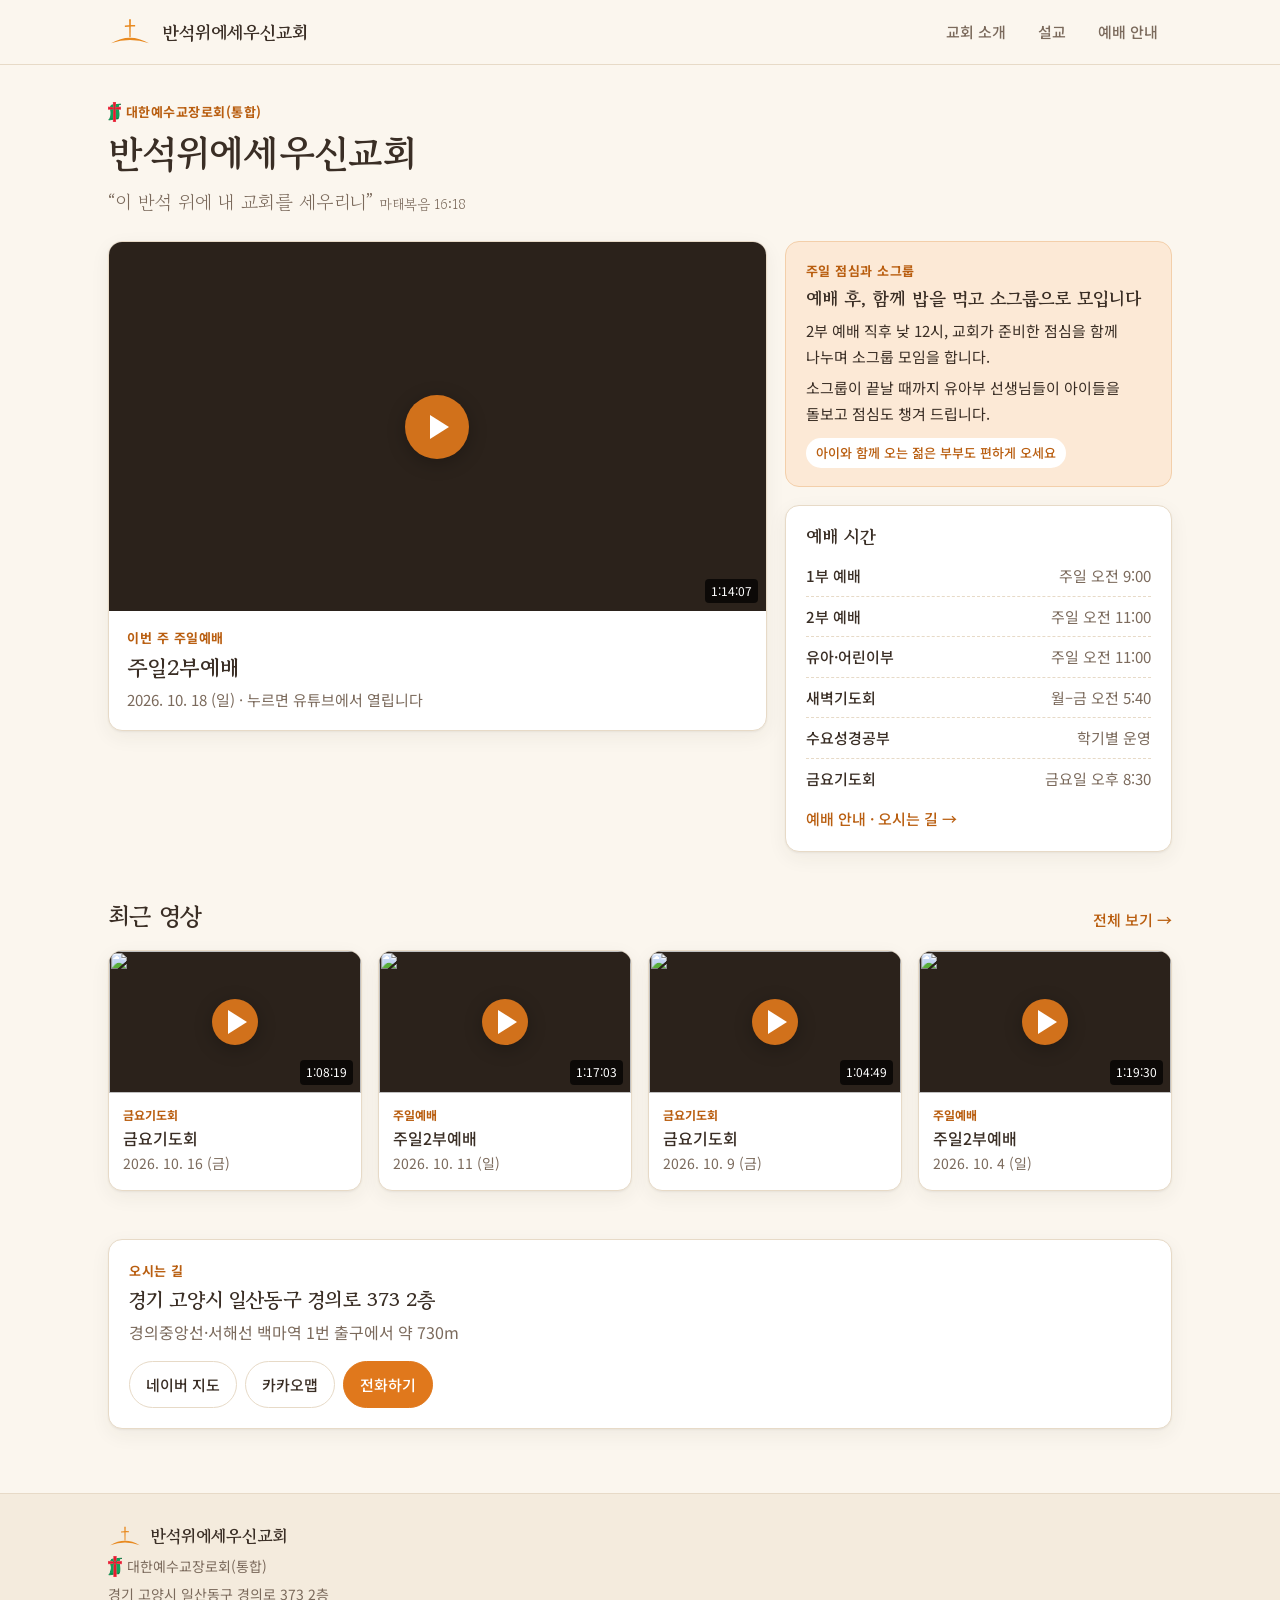
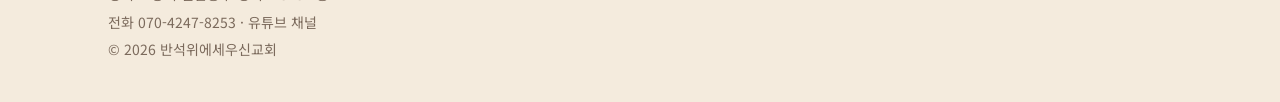
==== index.html @ d5d53cd8 "반석위에세우신교회 홈페이지 첫 버전 - 홈·교회 소개·설교·예배 안내 4페이지 (순수 HTML/CSS/JS) - 교회 정보 data/church.json, 설교 681개 data/" ====
<!doctype html>
<html lang="ko">
<head>
<meta charset="utf-8">
<meta name="viewport" content="width=device-width, initial-scale=1">
<title>반석위에세우신교회</title>
<meta name="description" content="반석위에세우신교회 — 경기 고양시 일산동구 경의로 373 2층. 주일예배 오전 9시·11시. 설교 영상과 예배 안내.">
<meta property="og:title" content="반석위에세우신교회">
<meta property="og:description" content="이 반석 위에 내 교회를 세우리니 (마태복음 16:18)">
<link rel="icon" href="assets/img/logo.svg" type="image/svg+xml">
<link rel="preconnect" href="https://fonts.googleapis.com">
<link rel="preconnect" href="https://fonts.gstatic.com" crossorigin>
<link href="https://fonts.googleapis.com/css2?family=Gowun+Batang:wght@400;700&family=Noto+Sans+KR:wght@400;500;700&display=swap" rel="stylesheet">
<link rel="stylesheet" href="assets/css/style.css">
</head>
<body data-page="home">
<header id="site-header" class="site-header"><div class="wrap"></div></header>
<main>
<div class="wrap">
  <section class="hero">
    <div class="hero-intro">
      <div class="eyebrow" id="denomination"></div>
      <h1 id="church-name">반석위에세우신교회</h1>
      <p class="motto" id="motto"></p>
    </div>
    <div class="hero-grid">
      <a class="card feature" id="feature" href="sermons.html" target="_blank" rel="noopener">
        <div class="thumb skeleton"></div><div class="meta"><div class="eyebrow">이번 주 설교</div><h2>불러오는 중…</h2></div>
      </a>
      <div class="side-stack">
        <div class="highlight" id="highlight"></div>
        <div class="card times" id="times"></div>
      </div>
    </div>
  </section>

  <section class="section">
    <div class="section-head"><h2>최근 영상</h2><a class="more" href="sermons.html">전체 보기 →</a></div>
    <div class="grid" id="recent"></div>
  </section>

  <section class="section">
    <div class="card" id="visit-short" style="padding:20px"></div>
  </section>
</div>
</main>
<footer id="site-footer"></footer>
<script src="assets/js/site.js"></script>
</body>
</html>
---- assets/css/style.css ----
/* 반석위에세우신교회 홈페이지 스타일
   색을 바꾸고 싶으면 아래 :root 의 값만 고치면 사이트 전체에 반영됩니다. */
:root {
  --bg: #FBF6EE;          /* 바탕: 따뜻한 크림색 */
  --surface: #FFFFFF;     /* 카드 바탕 */
  --surface-2: #F4EBDD;   /* 옅은 베이지 구역 */
  --ink: #3A2E25;         /* 본문 글자: 짙은 갈색 */
  --muted: #7B6A5C;       /* 보조 글자 */
  --line: #E7DAC7;        /* 구분선 */
  --accent: #E0781C;      /* 교회 주황 (심볼 색) */
  --accent-strong: #B95E10;
  --accent-soft: #FCE9D6;
  --radius: 14px;
  --shadow: 0 1px 2px rgba(58, 46, 37, .06), 0 6px 20px rgba(58, 46, 37, .06);
  --font-body: "Noto Sans KR", system-ui, -apple-system, "Malgun Gothic", sans-serif;
  --font-head: "Gowun Batang", "Noto Serif KR", serif;
}

* { box-sizing: border-box; }
html { -webkit-text-size-adjust: 100%; }
body {
  margin: 0;
  background: var(--bg);
  color: var(--ink);
  font-family: var(--font-body);
  font-size: 16px;
  line-height: 1.7;
  word-break: keep-all;
}
img { max-width: 100%; display: block; }
a { color: inherit; }
h1, h2, h3 { font-family: var(--font-head); line-height: 1.35; margin: 0; font-weight: 700; }

.wrap { width: 100%; max-width: 1120px; margin: 0 auto; padding: 0 16px; }
@media (min-width: 768px) { .wrap { padding: 0 28px; } }

/* ---- 머리글 ---- */
.site-header {
  position: sticky; top: 0; z-index: 20;
  background: rgba(251, 246, 238, .92);
  backdrop-filter: blur(8px);
  border-bottom: 1px solid var(--line);
}
.site-header .wrap { display: flex; align-items: center; justify-content: space-between; height: 64px; }
.brand { display: flex; align-items: center; gap: 10px; text-decoration: none; }
.brand img { width: 44px; height: auto; }
.brand span { font-family: var(--font-head); font-weight: 700; font-size: 18px; }
.nav { display: flex; gap: 4px; }
.nav a {
  text-decoration: none; padding: 8px 14px; border-radius: 999px;
  color: var(--muted); font-weight: 500; font-size: 15px;
}
.nav a:hover { color: var(--ink); background: var(--surface-2); }
.nav a[aria-current="page"] { color: var(--accent-strong); background: var(--accent-soft); }
.menu-btn { display: none; background: none; border: 0; padding: 8px; cursor: pointer; color: var(--ink); }
@media (max-width: 720px) {
  .menu-btn { display: block; }
  .nav {
    display: none; position: absolute; left: 0; right: 0; top: 64px;
    flex-direction: column; padding: 8px 16px 16px; background: var(--bg);
    border-bottom: 1px solid var(--line);
  }
  .nav.open { display: flex; }
  .nav a { padding: 12px 14px; font-size: 16px; }
}

/* ---- 공통 구역 ---- */
main { padding-bottom: 56px; }
.section { padding: 40px 0 8px; }
.section-head { display: flex; align-items: baseline; justify-content: space-between; gap: 12px; margin-bottom: 18px; }
.section-head h2 { font-size: 24px; }
.more { color: var(--accent-strong); text-decoration: none; font-weight: 500; font-size: 15px; white-space: nowrap; }
.more:hover { text-decoration: underline; }
.page-title { padding: 40px 0 8px; }
.page-title h1 { font-size: 30px; }
.page-title p { color: var(--muted); margin: 6px 0 0; }
.card { background: var(--surface); border: 1px solid var(--line); border-radius: var(--radius); box-shadow: var(--shadow); }
.denom { white-space: nowrap; }
.denom-mark { height: 1.5em; width: auto; display: inline-block; vertical-align: -0.35em; margin-right: 5px; }
.eyebrow { font-size: 13px; font-weight: 700; letter-spacing: .04em; color: var(--accent-strong); }
.btn {
  display: inline-flex; align-items: center; gap: 6px; text-decoration: none;
  padding: 10px 16px; border-radius: 999px; font-weight: 500; font-size: 15px;
  border: 1px solid var(--line); background: var(--surface); color: var(--ink);
}
.btn:hover { border-color: var(--accent); color: var(--accent-strong); }
.btn.primary { background: var(--accent); border-color: var(--accent); color: #fff; }
.btn.primary:hover { background: var(--accent-strong); color: #fff; }
.btn-row { display: flex; flex-wrap: wrap; gap: 8px; }

/* ---- 홈: 첫 화면 ---- */
.hero { padding: 36px 0 8px; }
.hero-intro { margin-bottom: 22px; }
.hero-intro h1 { font-size: 30px; margin-top: 4px; }
.motto { margin: 8px 0 0; color: var(--muted); font-family: var(--font-head); font-size: 17px; }
.motto cite { font-style: normal; font-size: 14px; margin-left: 6px; }
@media (min-width: 768px) { .hero-intro h1 { font-size: 38px; } .motto { font-size: 19px; } }

.hero-grid { display: grid; gap: 18px; }
@media (min-width: 900px) { .hero-grid { grid-template-columns: 1.7fr 1fr; align-items: start; } }
.side-stack { display: grid; gap: 18px; }

/* 이번 주 설교(큰 카드) */
.feature { overflow: hidden; text-decoration: none; display: block; }
.feature .thumb { aspect-ratio: 16 / 9; }
.feature .meta { padding: 16px 18px 18px; }
.feature .meta h2 { font-size: 22px; margin-top: 4px; }
.feature .meta p { margin: 4px 0 0; color: var(--muted); font-size: 15px; }

/* 썸네일 + 재생 버튼 */
.thumb { position: relative; background: #2b221b; overflow: hidden; }
.thumb img { width: 100%; height: 100%; object-fit: cover; transition: transform .3s; }
a:hover .thumb img { transform: scale(1.03); }
.play {
  position: absolute; inset: 0; margin: auto; width: 64px; height: 64px; border-radius: 50%;
  background: rgba(224, 120, 28, .92); display: grid; place-items: center;
  box-shadow: 0 4px 18px rgba(0, 0, 0, .25);
}
.play::after { content: ""; margin-left: 5px; border-style: solid; border-width: 12px 0 12px 19px; border-color: transparent transparent transparent #fff; }
.badge {
  position: absolute; right: 8px; bottom: 8px; background: rgba(0, 0, 0, .72); color: #fff;
  font-size: 12px; padding: 2px 6px; border-radius: 4px;
}
.badge.live { left: 8px; right: auto; top: 8px; bottom: auto; background: #D62F2F; font-weight: 700; }

/* 포스터형 썸네일 (cardStyle: "poster") */
.poster {
  position: absolute; inset: 0; display: flex; flex-direction: column; justify-content: center;
  padding: 7% 8%; color: #fff;
  background: linear-gradient(135deg, #E98A33 0%, #C9631A 100%);
}
.poster .p-cat { font-size: clamp(11px, 2.4cqw, 15px); opacity: .9; font-weight: 700; }
.poster .p-date { font-family: var(--font-head); font-size: clamp(22px, 9cqw, 54px); font-weight: 700; line-height: 1.1; }
.poster .p-title { font-size: clamp(12px, 3.2cqw, 20px); font-weight: 500; margin-top: 4px; max-width: 58%; }
.thumb .poster .p-logo { position: absolute; right: 6%; bottom: 10%; width: 22%; height: auto; opacity: .95; filter: brightness(0) invert(1); transform: none; }
.thumb .poster .p-face { position: absolute; right: 0; bottom: 0; height: 100%; width: 42%; object-fit: cover; object-position: top; transform: none; }
.thumb { container-type: inline-size; }

/* 예배 시간 요약 */
.times { padding: 18px 20px; }
.times h3 { font-size: 18px; margin-bottom: 8px; }
.time-row { display: flex; justify-content: space-between; gap: 10px; padding: 7px 0; border-bottom: 1px dashed var(--line); font-size: 15px; }
.time-row:last-of-type { border-bottom: 0; }
.time-row b { font-weight: 500; }
.time-row span { color: var(--muted); white-space: nowrap; }
.times .more { display: inline-block; margin-top: 8px; }

/* 점심·소그룹 안내 (홈 한 구석) */
.highlight {
  padding: 18px 20px; background: var(--accent-soft); border: 1px solid #F3CFAA;
  border-radius: var(--radius);
}
.highlight h3 { font-size: 18px; margin: 4px 0 8px; }
.highlight p { margin: 0 0 6px; font-size: 15px; }
.highlight .tag {
  display: inline-block; margin-top: 6px; font-size: 13px; font-weight: 500;
  background: #fff; color: var(--accent-strong); padding: 4px 10px; border-radius: 999px;
}

/* ---- 설교 카드 격자 ---- */
.grid { display: grid; gap: 16px; grid-template-columns: repeat(auto-fill, minmax(240px, 1fr)); }
.s-card { text-decoration: none; overflow: hidden; display: flex; flex-direction: column; }
.s-card .thumb { aspect-ratio: 16 / 9; }
.s-card .meta { padding: 12px 14px 14px; }
.s-card .cat { font-size: 12px; font-weight: 700; color: var(--accent-strong); }
.s-card h3 { font-family: var(--font-body); font-size: 16px; font-weight: 500; margin: 2px 0 0; line-height: 1.45; }
.s-card .sub { font-size: 14px; color: var(--muted); margin-top: 2px; }

/* 설교 페이지 도구줄 */
.toolbar { display: flex; flex-direction: column; gap: 12px; margin: 20px 0 18px; }
@media (min-width: 768px) { .toolbar { flex-direction: row; align-items: center; justify-content: space-between; } }
.tabs { display: flex; gap: 6px; overflow-x: auto; padding-bottom: 2px; scrollbar-width: none; }
.tabs button {
  flex: none; border: 1px solid var(--line); background: var(--surface); color: var(--muted);
  padding: 7px 14px; border-radius: 999px; font: inherit; font-size: 15px; cursor: pointer;
}
.tabs button[aria-pressed="true"] { background: var(--accent); border-color: var(--accent); color: #fff; }
.search {
  width: 100%; max-width: 320px; font: inherit; font-size: 16px; padding: 9px 14px;
  border: 1px solid var(--line); border-radius: 999px; background: var(--surface); color: var(--ink);
}
@media (max-width: 767px) { .search { max-width: none; } }
.search:focus { outline: 2px solid var(--accent); outline-offset: 1px; }
.result-info { color: var(--muted); font-size: 14px; margin: -6px 0 14px; }
.pager { display: flex; justify-content: center; align-items: center; gap: 6px; margin-top: 28px; flex-wrap: wrap; }
.pager button {
  min-width: 40px; height: 40px; border: 1px solid var(--line); background: var(--surface);
  border-radius: 10px; font: inherit; cursor: pointer; color: var(--ink);
}
.pager button[aria-current="page"] { background: var(--accent); border-color: var(--accent); color: #fff; }
.pager button:disabled { opacity: .4; cursor: default; }
.empty { text-align: center; color: var(--muted); padding: 40px 0; }

/* ---- 교회 소개 ---- */
.about-grid { display: grid; gap: 24px; }
@media (min-width: 900px) { .about-grid { grid-template-columns: 1fr 1fr; align-items: center; } }
.about-photo { border-radius: var(--radius); overflow: hidden; box-shadow: var(--shadow); }
.about-photo img { width: 100%; aspect-ratio: 3 / 2; object-fit: cover; }
.vision { list-style: none; padding: 0; margin: 0; display: grid; gap: 12px; }
.vision li {
  display: flex; gap: 12px; align-items: flex-start; padding: 14px 16px;
  background: var(--surface); border: 1px solid var(--line); border-radius: 12px; font-size: 16px;
}
.vision li::before {
  content: ""; flex: none; width: 8px; height: 8px; margin-top: 10px; border-radius: 50%; background: var(--accent);
}
.pastor { display: grid; gap: 20px; padding: 24px; }
@media (min-width: 768px) { .pastor.has-photo { grid-template-columns: 220px 1fr; } }
.pastor img { width: 100%; max-width: 220px; aspect-ratio: 3 / 4; object-fit: cover; border-radius: 12px; }
.pastor .name { font-family: var(--font-head); font-size: 20px; }
.pastor .greeting p { margin: 0 0 12px; }
.staff { display: grid; grid-template-columns: repeat(auto-fill, minmax(150px, 1fr)); gap: 12px; }
.staff div { padding: 14px 16px; text-align: center; }
.staff small { display: block; color: var(--accent-strong); font-weight: 700; font-size: 13px; }
.staff b { font-family: var(--font-head); font-size: 18px; font-weight: 700; }
.timeline { list-style: none; padding: 0; margin: 0; border-left: 2px solid var(--line); }
.timeline li { padding: 4px 0 14px 18px; position: relative; }
.timeline li::before { content: ""; position: absolute; left: -7px; top: 12px; width: 12px; height: 12px; border-radius: 50%; background: var(--accent); }
.timeline b { color: var(--accent-strong); margin-right: 8px; }

/* ---- 예배 안내 ---- */
.worship-grid { display: grid; gap: 18px; }
@media (min-width: 800px) { .worship-grid { grid-template-columns: 1fr 1fr; } }
.w-table { padding: 20px; }
.w-table h2 { font-size: 20px; margin-bottom: 8px; }
.w-row { padding: 12px 0; border-bottom: 1px dashed var(--line); }
.w-row:last-child { border-bottom: 0; }
.w-row .top { display: flex; justify-content: space-between; gap: 10px; }
.w-row .top b { font-weight: 700; }
.w-row .top span { color: var(--accent-strong); font-weight: 500; white-space: nowrap; }
.w-row .note { font-size: 14px; color: var(--muted); }
.visit { display: grid; gap: 20px; padding: 20px; }
@media (min-width: 800px) { .visit { grid-template-columns: 1fr 1fr; align-items: center; } }
.visit img { border-radius: 12px; width: 100%; aspect-ratio: 4 / 3; object-fit: cover; }
.visit dl { margin: 0 0 16px; display: grid; grid-template-columns: auto 1fr; gap: 8px 14px; }
.visit dt { color: var(--muted); font-size: 14px; padding-top: 2px; }
.visit dd { margin: 0; }
.caption { font-size: 14px; color: var(--muted); margin-top: 8px; }

/* ---- 바닥글 ---- */
.site-footer { border-top: 1px solid var(--line); background: var(--surface-2); padding: 28px 0 36px; font-size: 14px; color: var(--muted); }
.site-footer .f-name { font-family: var(--font-head); color: var(--ink); font-size: 17px; font-weight: 700; display: flex; align-items: center; gap: 8px; }
.site-footer .f-name img { width: 34px; }
.site-footer p { margin: 4px 0; }
.site-footer a { text-decoration: none; }
.site-footer a:hover { text-decoration: underline; }

.skeleton { background: linear-gradient(90deg, var(--surface-2), #fff, var(--surface-2)); background-size: 200% 100%; animation: sk 1.4s infinite; }
@keyframes sk { to { background-position: -200% 0; } }
@media (prefers-reduced-motion: reduce) { .skeleton { animation: none; } .thumb img { transition: none; } }
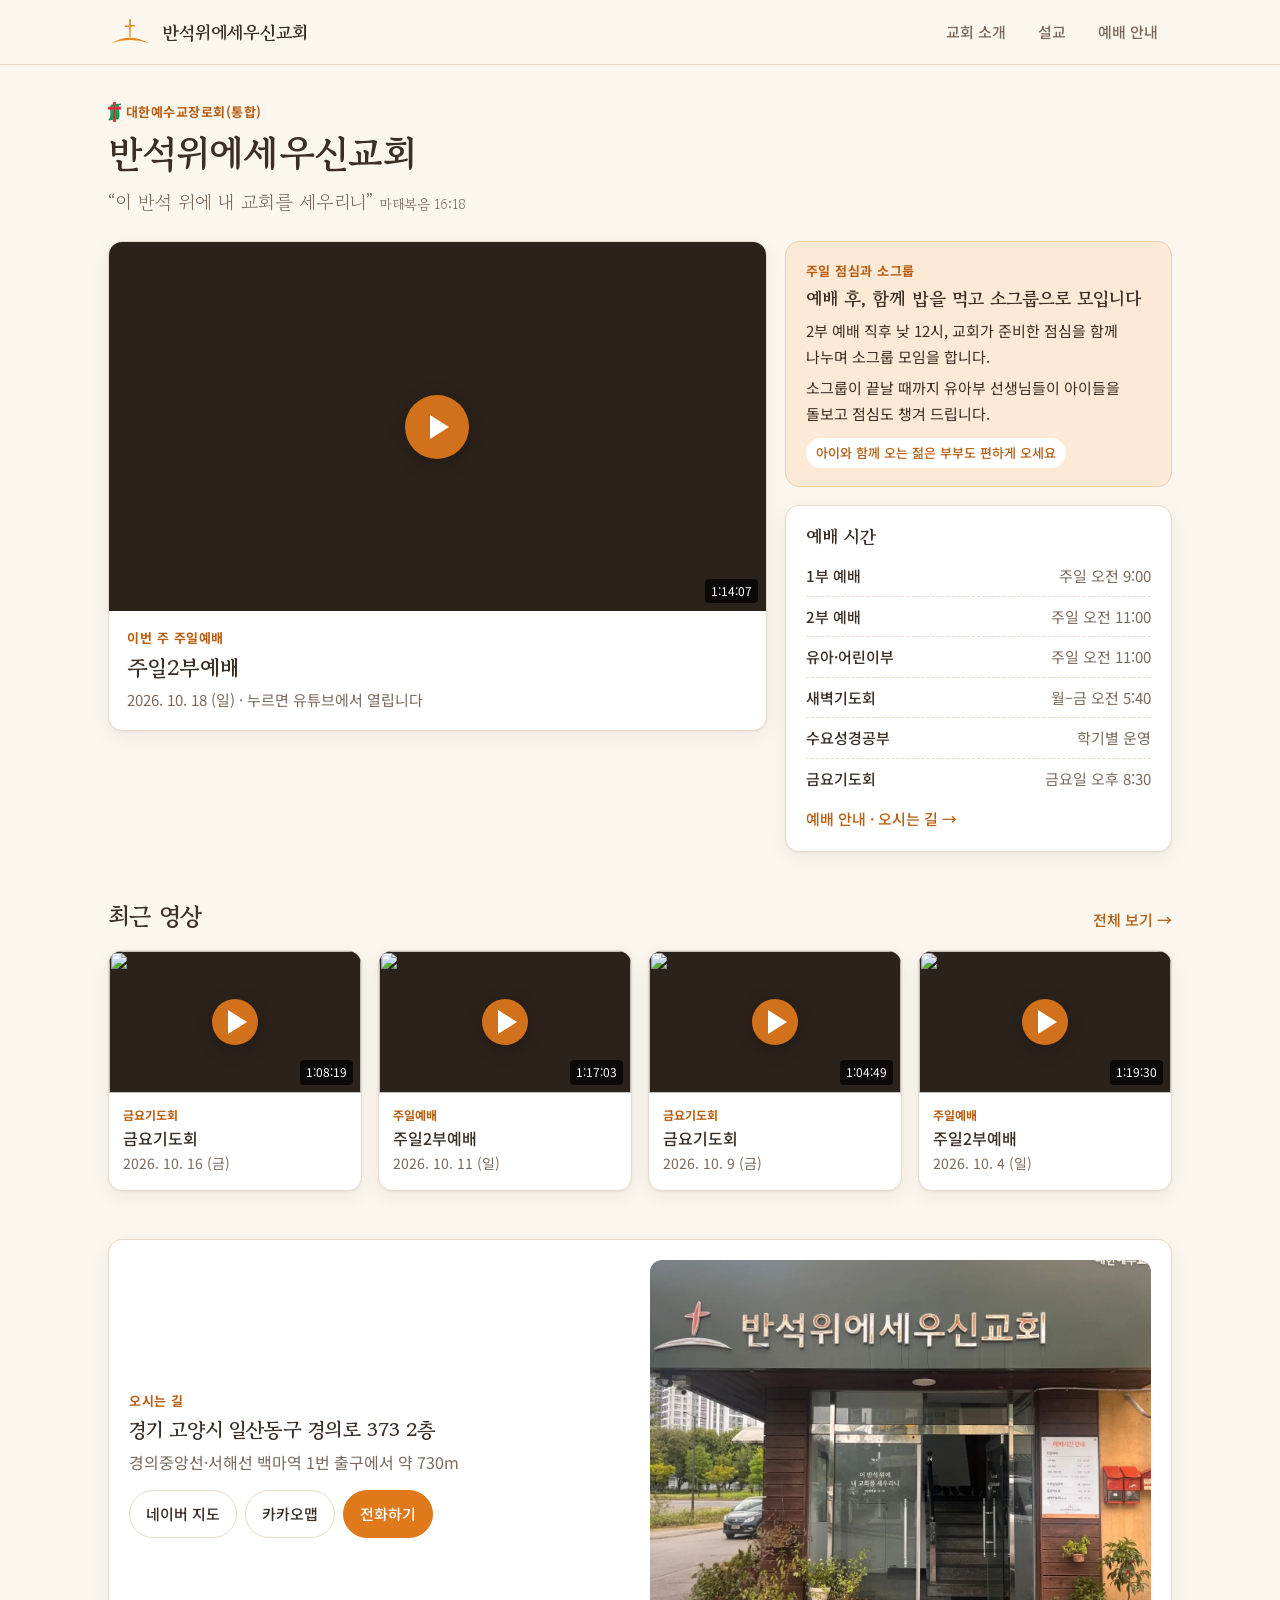
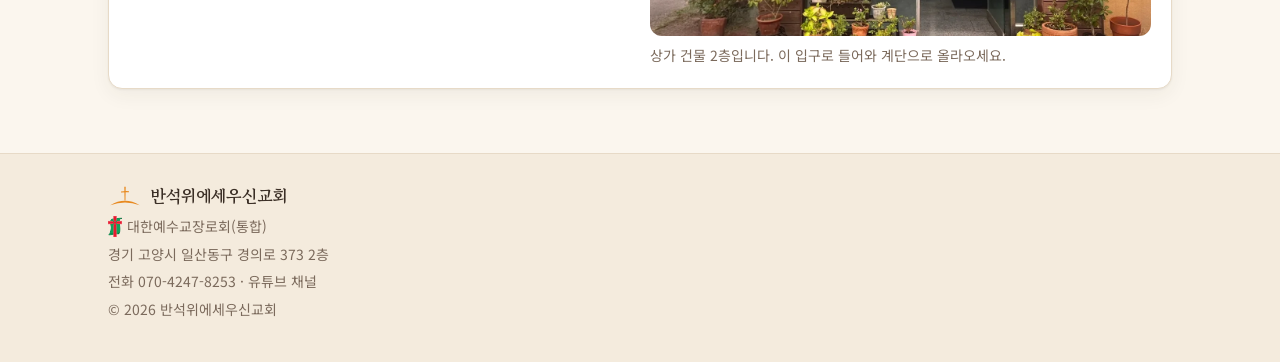
==== commit 73117fbc: "홈 '오시는 길'에 교회 입구 사진과 안내문 추가 - 입구 사진·안내문을 홈과 예배 안내가 함께 쓰도록 entranceHTML() 로 통일 - 안내 문구는 church.json c" ====
--- a/index.html
+++ b/index.html
@@ -40,7 +40,7 @@
   </section>
 
   <section class="section">
-    <div class="card" id="visit-short" style="padding:20px"></div>
+    <div class="card visit" id="visit-short"></div>
   </section>
 </div>
 </main>
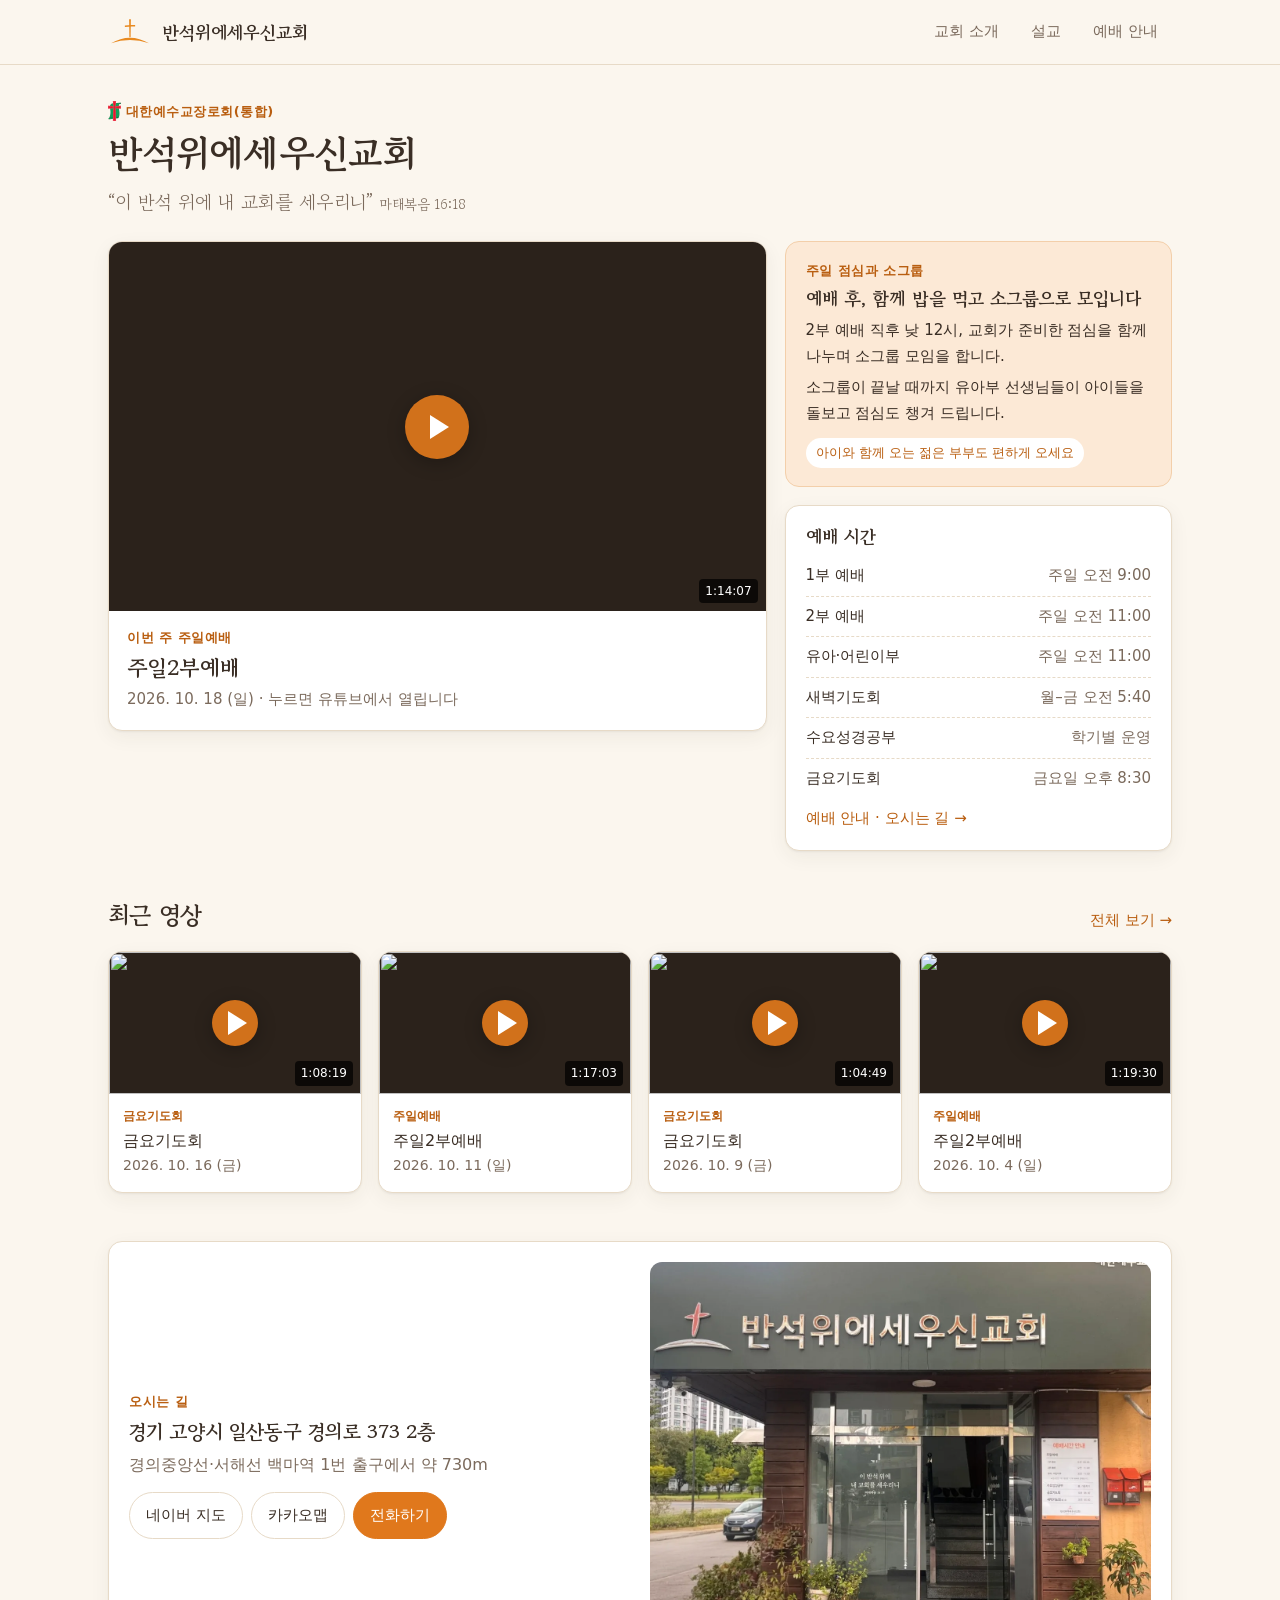
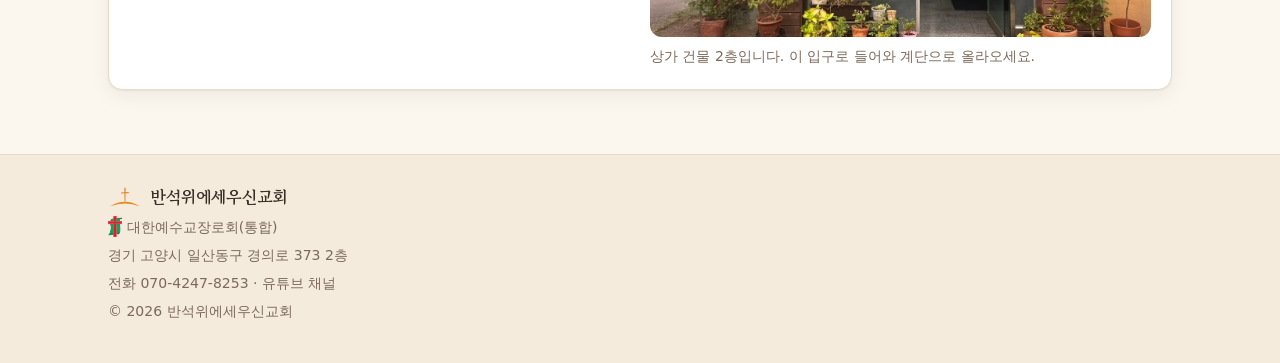
==== commit f332748c: "글꼴 고정: 제목 글꼴을 사이트에 직접 두고 본문은 기기 기본 글꼴로 - 휴대폰에서 구글 폰트가 늦게 오면 접속할 때마다 글꼴이 달라 보이던 문제 - 고운바탕(SIL OFL) 을 " ====
--- a/index.html
+++ b/index.html
@@ -8,9 +8,8 @@
 <meta property="og:title" content="반석위에세우신교회">
 <meta property="og:description" content="이 반석 위에 내 교회를 세우리니 (마태복음 16:18)">
 <link rel="icon" href="assets/img/logo.svg" type="image/svg+xml">
-<link rel="preconnect" href="https://fonts.googleapis.com">
-<link rel="preconnect" href="https://fonts.gstatic.com" crossorigin>
-<link href="https://fonts.googleapis.com/css2?family=Gowun+Batang:wght@400;700&family=Noto+Sans+KR:wght@400;500;700&display=swap" rel="stylesheet">
+<link rel="preload" href="assets/fonts/gowun-batang-bold.woff2" as="font" type="font/woff2" crossorigin>
+<link rel="preload" href="assets/fonts/gowun-batang-regular.woff2" as="font" type="font/woff2" crossorigin>
 <link rel="stylesheet" href="assets/css/style.css">
 </head>
 <body data-page="home">
--- a/assets/css/style.css
+++ b/assets/css/style.css
@@ -1,3 +1,8 @@
+/* 제목 글꼴: 고운바탕(SIL OFL, assets/fonts/OFL-GowunBatang.txt) — 자주 쓰는 한글 2,350자만 담아 사이트에 직접 둔다.
+   구글 폰트를 거치지 않아 접속할 때마다 글꼴이 바뀌는 일이 없다. */
+@font-face { font-family: "Gowun Batang Site"; src: url("../fonts/gowun-batang-regular.woff2") format("woff2"); font-weight: 400; font-display: block; }
+@font-face { font-family: "Gowun Batang Site"; src: url("../fonts/gowun-batang-bold.woff2") format("woff2"); font-weight: 700; font-display: block; }
+
 /* 반석위에세우신교회 홈페이지 스타일
    색을 바꾸고 싶으면 아래 :root 의 값만 고치면 사이트 전체에 반영됩니다. */
 :root {
@@ -12,8 +17,8 @@
   --accent-soft: #FCE9D6;
   --radius: 14px;
   --shadow: 0 1px 2px rgba(58, 46, 37, .06), 0 6px 20px rgba(58, 46, 37, .06);
-  --font-body: "Noto Sans KR", system-ui, -apple-system, "Malgun Gothic", sans-serif;
-  --font-head: "Gowun Batang", "Noto Serif KR", serif;
+  --font-body: -apple-system, BlinkMacSystemFont, "Apple SD Gothic Neo", "Malgun Gothic", "Noto Sans KR", "Noto Sans CJK KR", system-ui, sans-serif;  /* 기기 기본 한글 글꼴 */
+  --font-head: "Gowun Batang Site", "Noto Serif KR", serif;
 }
 
 * { box-sizing: border-box; }
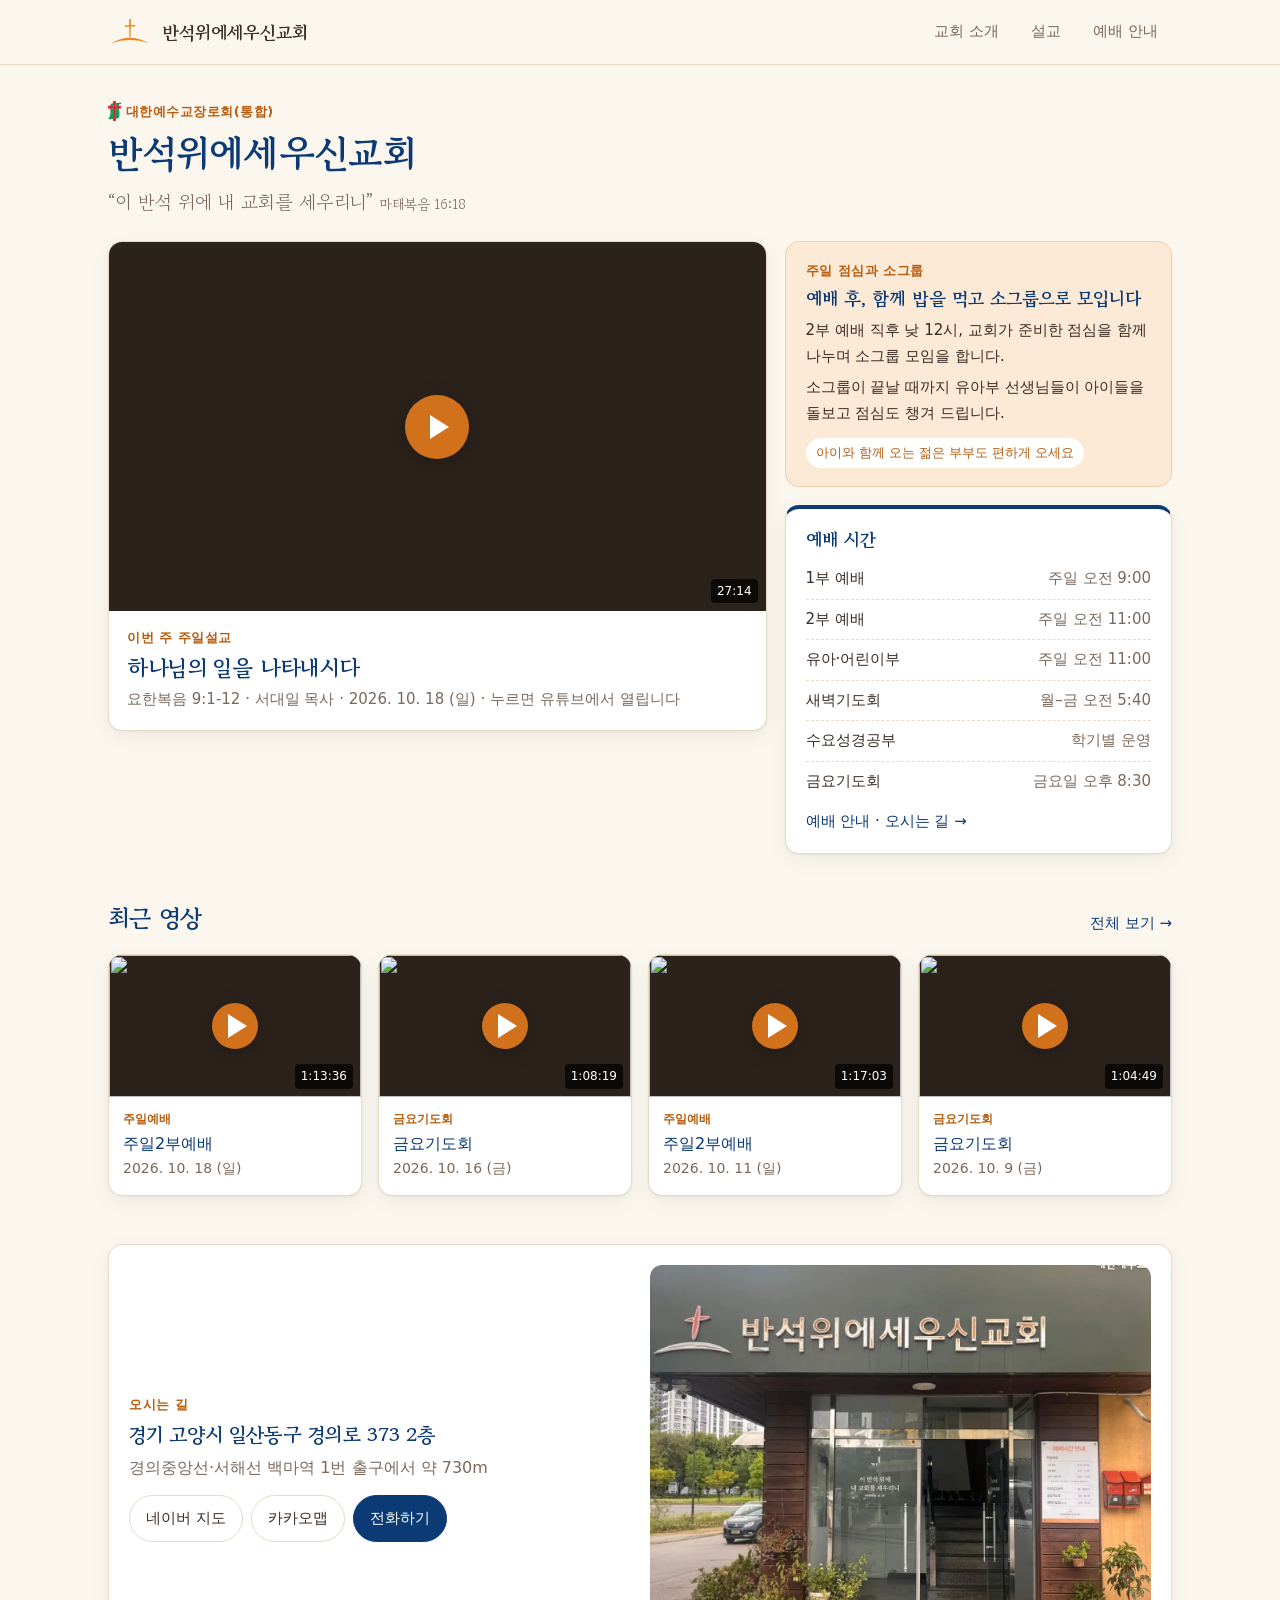
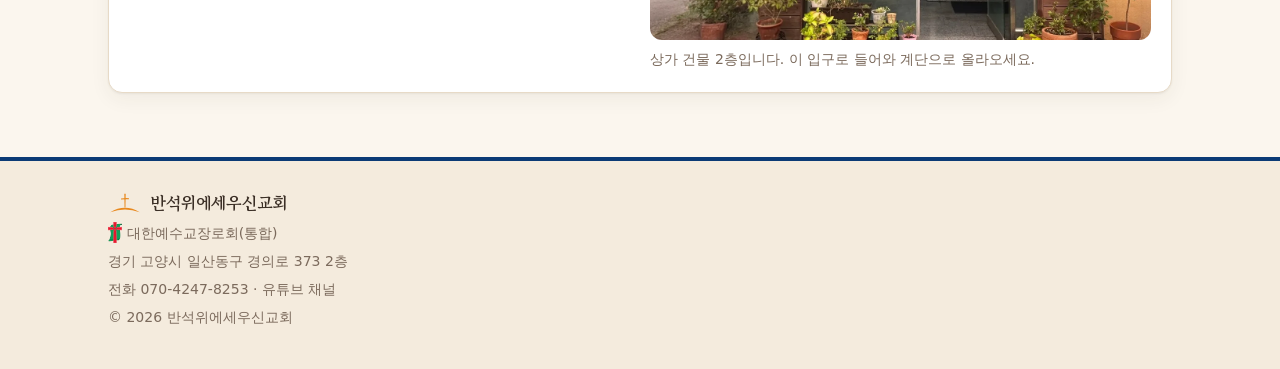
==== commit ed667879: "구글 서치 콘솔 소유 확인 태그 Co-Authored-By: Claude Opus 5.5 <noreply@anthropic.com>" ====
--- a/index.html
+++ b/index.html
@@ -7,6 +7,7 @@
 <meta name="description" content="반석위에세우신교회 — 경기 고양시 일산동구 경의로 373 2층. 주일예배 오전 9시·11시. 설교 영상과 예배 안내.">
 <meta property="og:title" content="반석위에세우신교회">
 <meta property="og:description" content="이 반석 위에 내 교회를 세우리니 (마태복음 16:18)">
+<meta name="google-site-verification" content="1uHKkk2WN3iEr53TjhYaQSlR3oK3Sa11rlireN9qtbA">
 <link rel="icon" href="assets/img/logo.svg" type="image/svg+xml">
 <link rel="preload" href="assets/fonts/gowun-batang-bold.woff2" as="font" type="font/woff2" crossorigin>
 <link rel="preload" href="assets/fonts/gowun-batang-regular.woff2" as="font" type="font/woff2" crossorigin>
--- a/assets/css/style.css
+++ b/assets/css/style.css
@@ -15,6 +15,9 @@
   --accent: #E0781C;      /* 교회 주황 (심볼 색) */
   --accent-strong: #B95E10;
   --accent-soft: #FCE9D6;
+  --blue: #0B3A75;        /* 연세 블루 계열 남색: 제목·버튼·탭 (주황과 보색) */
+  --blue-dark: #082B57;
+  --blue-soft: #E7EEF7;
   --radius: 14px;
   --shadow: 0 1px 2px rgba(58, 46, 37, .06), 0 6px 20px rgba(58, 46, 37, .06);
   --font-body: -apple-system, BlinkMacSystemFont, "Apple SD Gothic Neo", "Malgun Gothic", "Noto Sans KR", "Noto Sans CJK KR", system-ui, sans-serif;  /* 기기 기본 한글 글꼴 */
@@ -250,6 +253,30 @@
 .site-footer a { text-decoration: none; }
 .site-footer a:hover { text-decoration: underline; }
 
+/* 사진 크게 보기 */
+img[data-zoom] { cursor: zoom-in; }
+.lightbox {
+  position: fixed; inset: 0; z-index: 100; background: rgba(20, 14, 10, .92);
+  display: grid; place-items: center; padding: 16px; cursor: zoom-out;
+}
+.lightbox img { max-width: 100%; max-height: 100%; object-fit: contain; border-radius: 8px; cursor: default; }
+.lightbox-close {
+  position: absolute; top: 12px; right: 12px; width: 44px; height: 44px; border-radius: 50%;
+  border: 0; background: rgba(255, 255, 255, .9); color: var(--ink); font-size: 28px; line-height: 1; cursor: pointer;
+}
+
 .skeleton { background: linear-gradient(90deg, var(--surface-2), #fff, var(--surface-2)); background-size: 200% 100%; animation: sk 1.4s infinite; }
 @keyframes sk { to { background-position: -200% 0; } }
 @media (prefers-reduced-motion: reduce) { .skeleton { animation: none; } .thumb img { transition: none; } }
+
+/* ---- 블루 포인트: 크림 바탕은 그대로, 제목·주요 버튼·선택된 탭은 남색. 주황은 라벨·재생 버튼·안내 카드 ---- */
+h1, h2, h3 { color: var(--blue); }
+.nav a[aria-current="page"] { color: var(--blue); background: var(--blue-soft); }
+.btn.primary { background: var(--blue); border-color: var(--blue); }
+.btn.primary:hover { background: var(--blue-dark); border-color: var(--blue-dark); }
+.tabs button[aria-pressed="true"], .pager button[aria-current="page"] { background: var(--blue); border-color: var(--blue); }
+.times { border-top: 4px solid var(--blue); }
+.more { color: var(--blue); }
+.site-footer { border-top: 4px solid var(--blue); }
+.staff small { color: var(--blue); }
+.w-row .top span { color: var(--blue); }
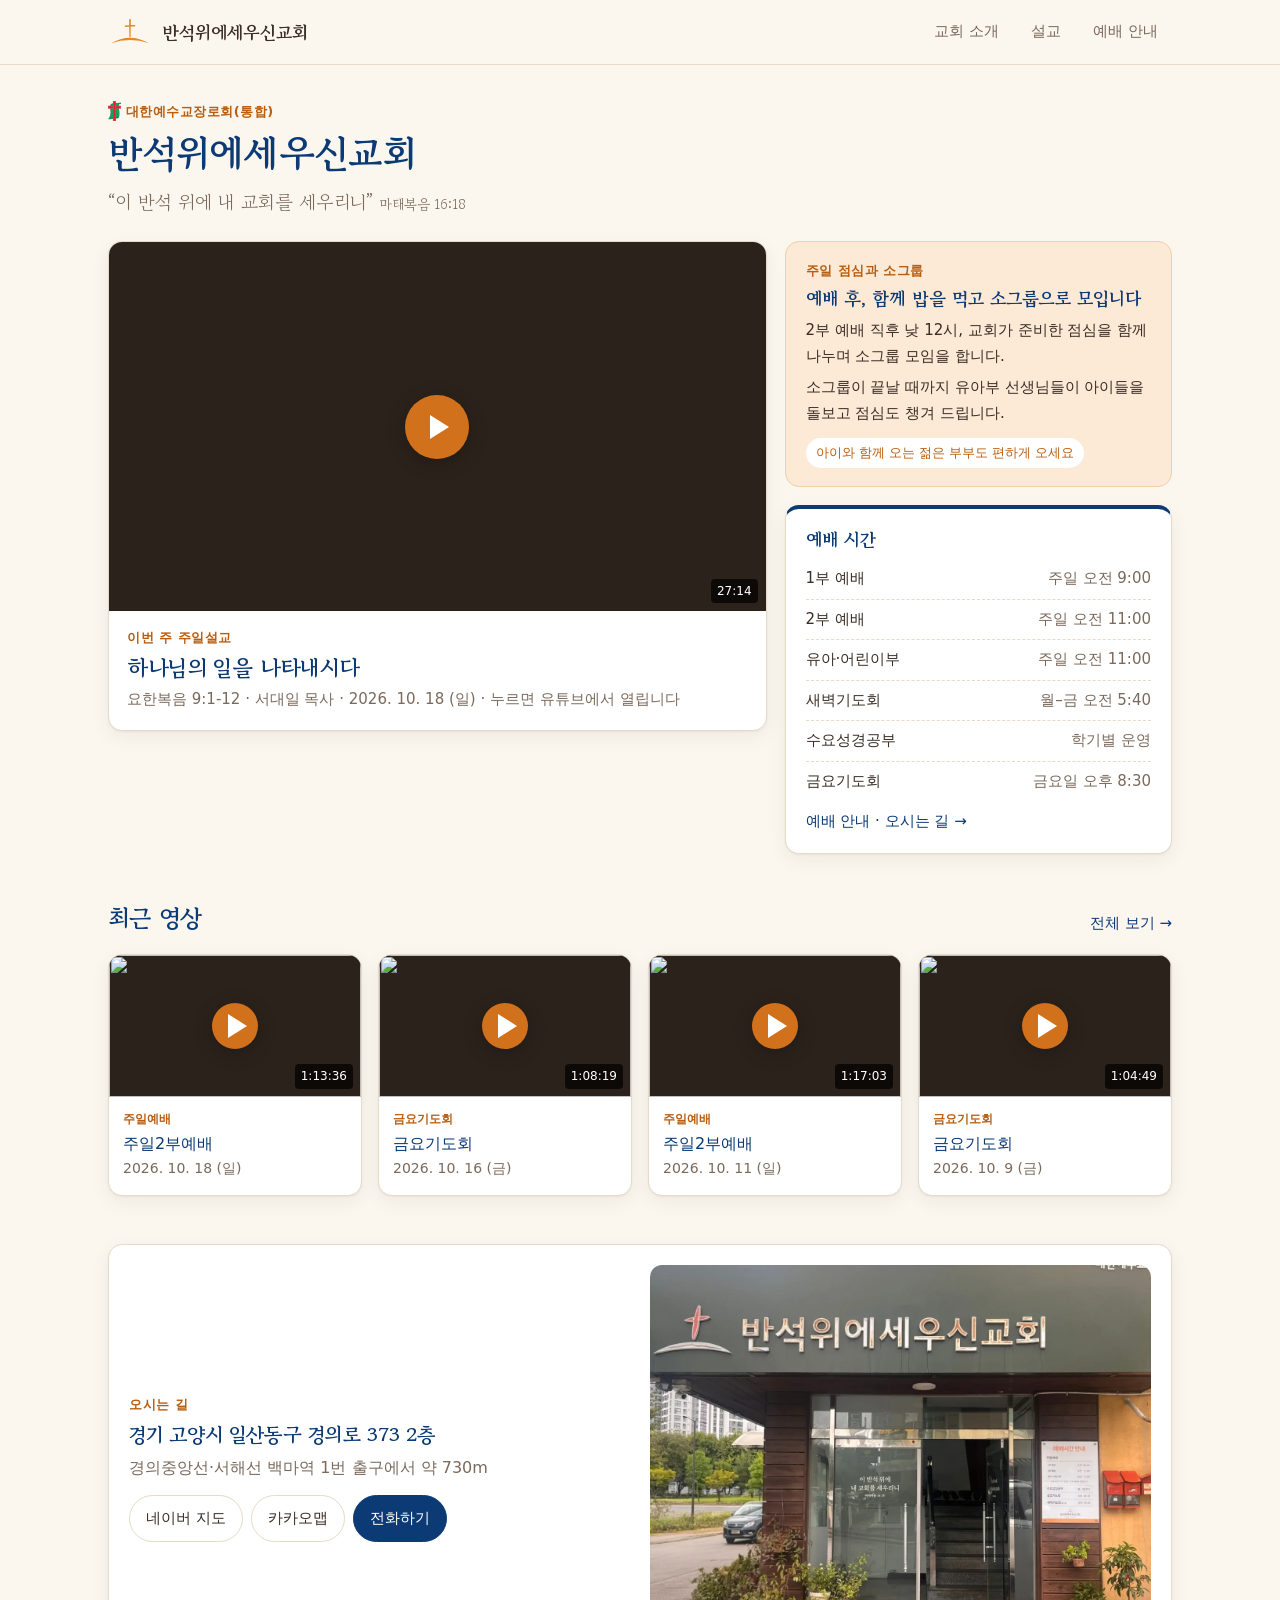
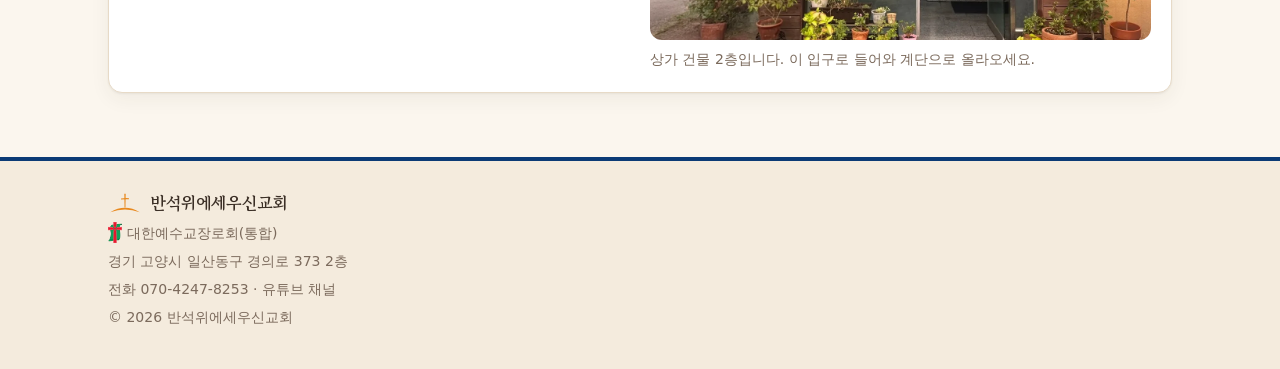
==== commit 90afde4e: "네이버 서치어드바이저 소유 확인 태그 Co-Authored-By: Claude Opus 5.5 <noreply@anthropic.com>" ====
--- a/index.html
+++ b/index.html
@@ -7,6 +7,7 @@
 <meta name="description" content="반석위에세우신교회 — 경기 고양시 일산동구 경의로 373 2층. 주일예배 오전 9시·11시. 설교 영상과 예배 안내.">
 <meta property="og:title" content="반석위에세우신교회">
 <meta property="og:description" content="이 반석 위에 내 교회를 세우리니 (마태복음 16:18)">
+<meta name="naver-site-verification" content="b72a4f2cee3a5fd3a76dc9c726eaa23bf2e5f83a">
 <meta name="google-site-verification" content="1uHKkk2WN3iEr53TjhYaQSlR3oK3Sa11rlireN9qtbA">
 <link rel="icon" href="assets/img/logo.svg" type="image/svg+xml">
 <link rel="preload" href="assets/fonts/gowun-batang-bold.woff2" as="font" type="font/woff2" crossorigin>
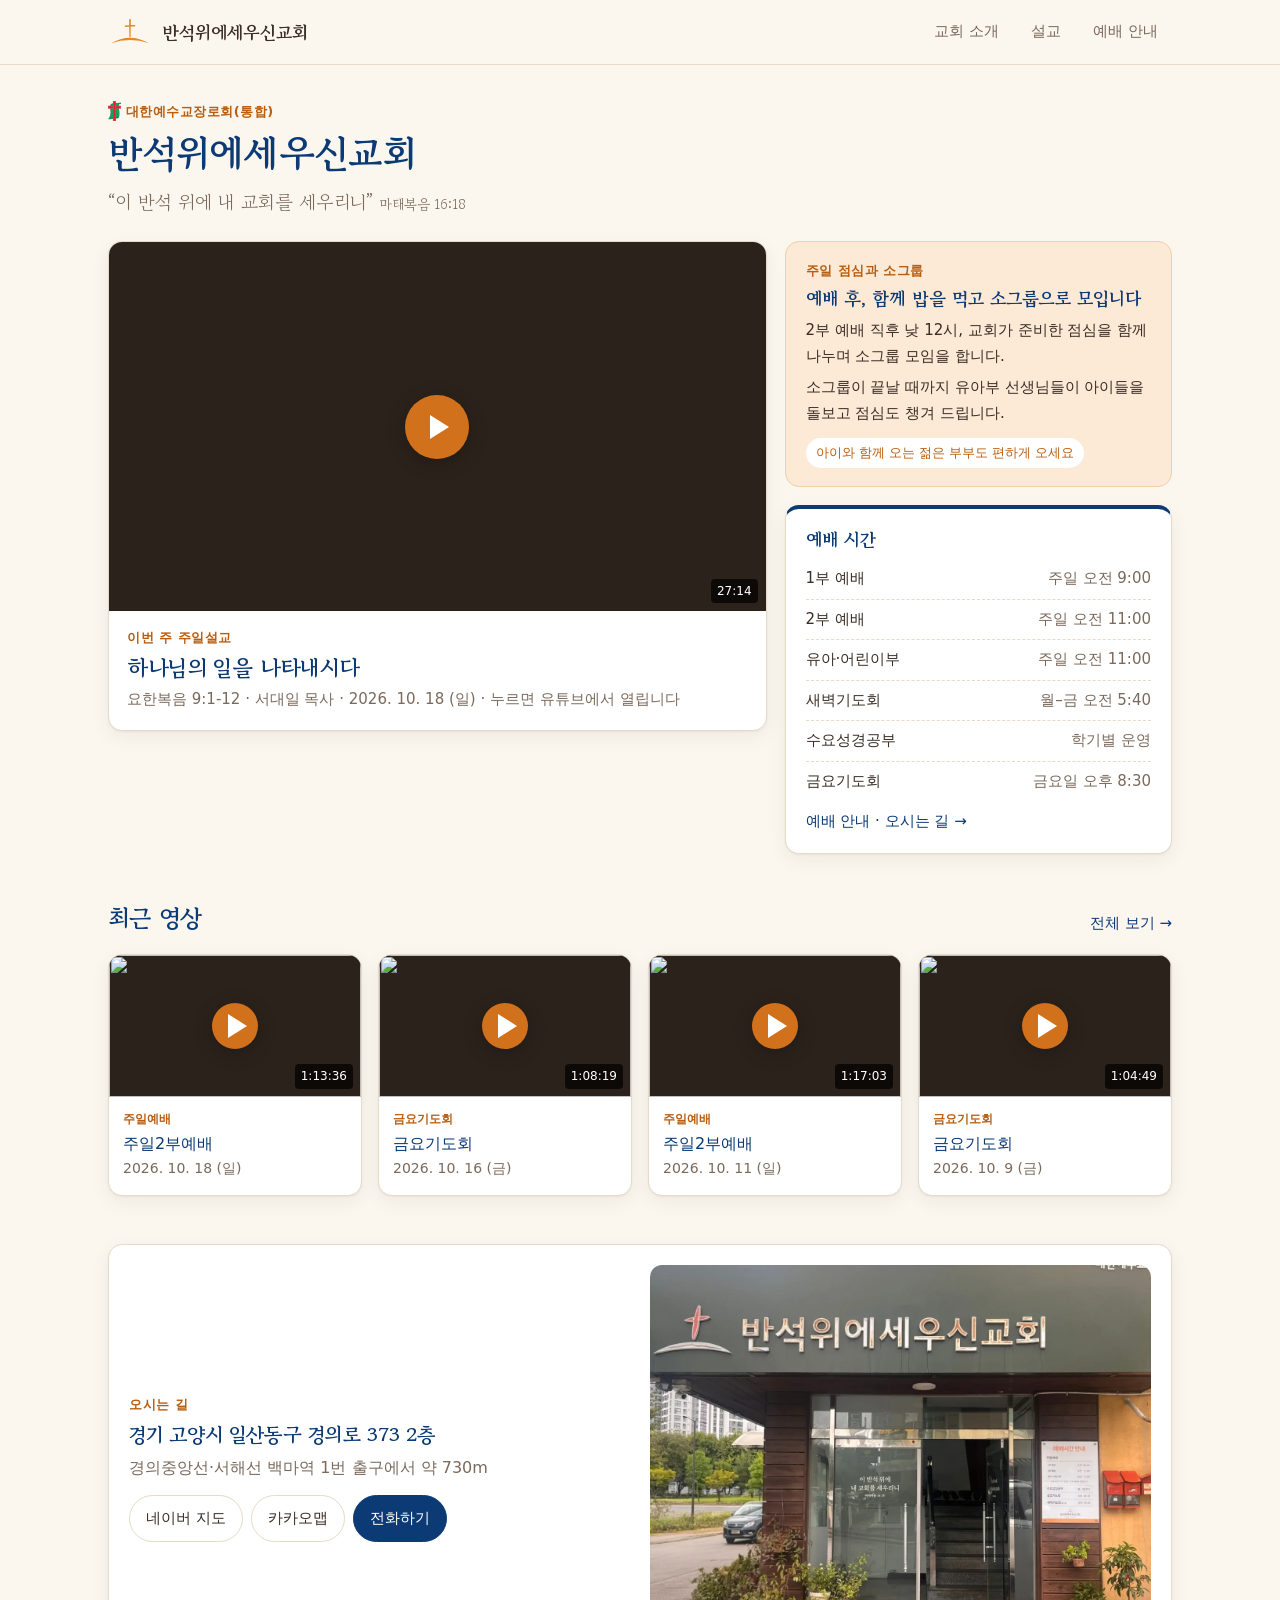
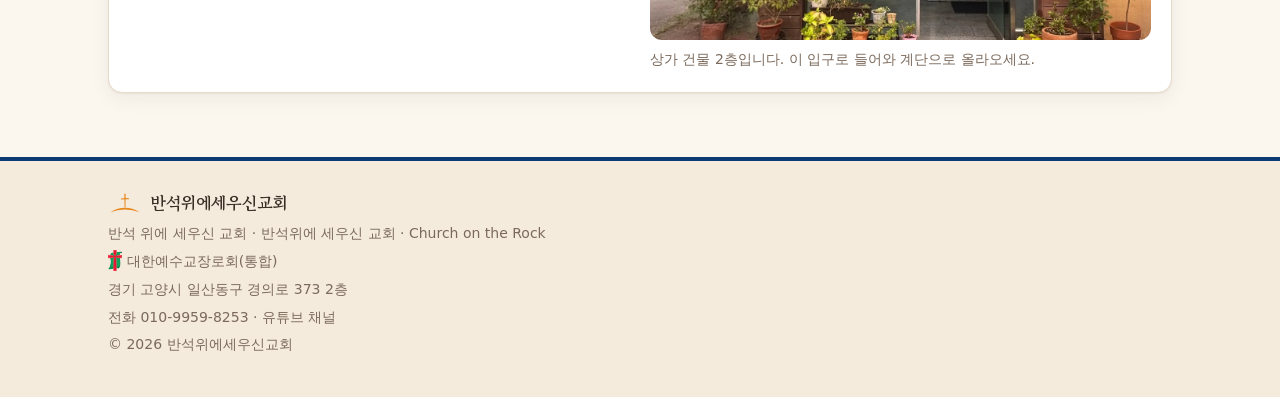
==== commit 1637c639: "완성 페이지 미리 만들기(검색 로봇용) + 다른 이름 표기 + 전화번호 변경 - 배포 직전 헤드리스 Chrome 으로 각 페이지를 열어 JS 가 채운 화면을 그대로 저장(_site" ====
--- a/index.html
+++ b/index.html
@@ -4,7 +4,7 @@
 <meta charset="utf-8">
 <meta name="viewport" content="width=device-width, initial-scale=1">
 <title>반석위에세우신교회</title>
-<meta name="description" content="반석위에세우신교회 — 경기 고양시 일산동구 경의로 373 2층. 주일예배 오전 9시·11시. 설교 영상과 예배 안내.">
+<meta name="description" content="반석위에세우신교회(반석 위에 세우신 교회) — 경기 고양시 일산동구 경의로 373 2층. 주일예배 오전 9시·11시. 설교 영상과 예배 안내.">
 <meta property="og:title" content="반석위에세우신교회">
 <meta property="og:description" content="이 반석 위에 내 교회를 세우리니 (마태복음 16:18)">
 <meta name="naver-site-verification" content="b72a4f2cee3a5fd3a76dc9c726eaa23bf2e5f83a">
